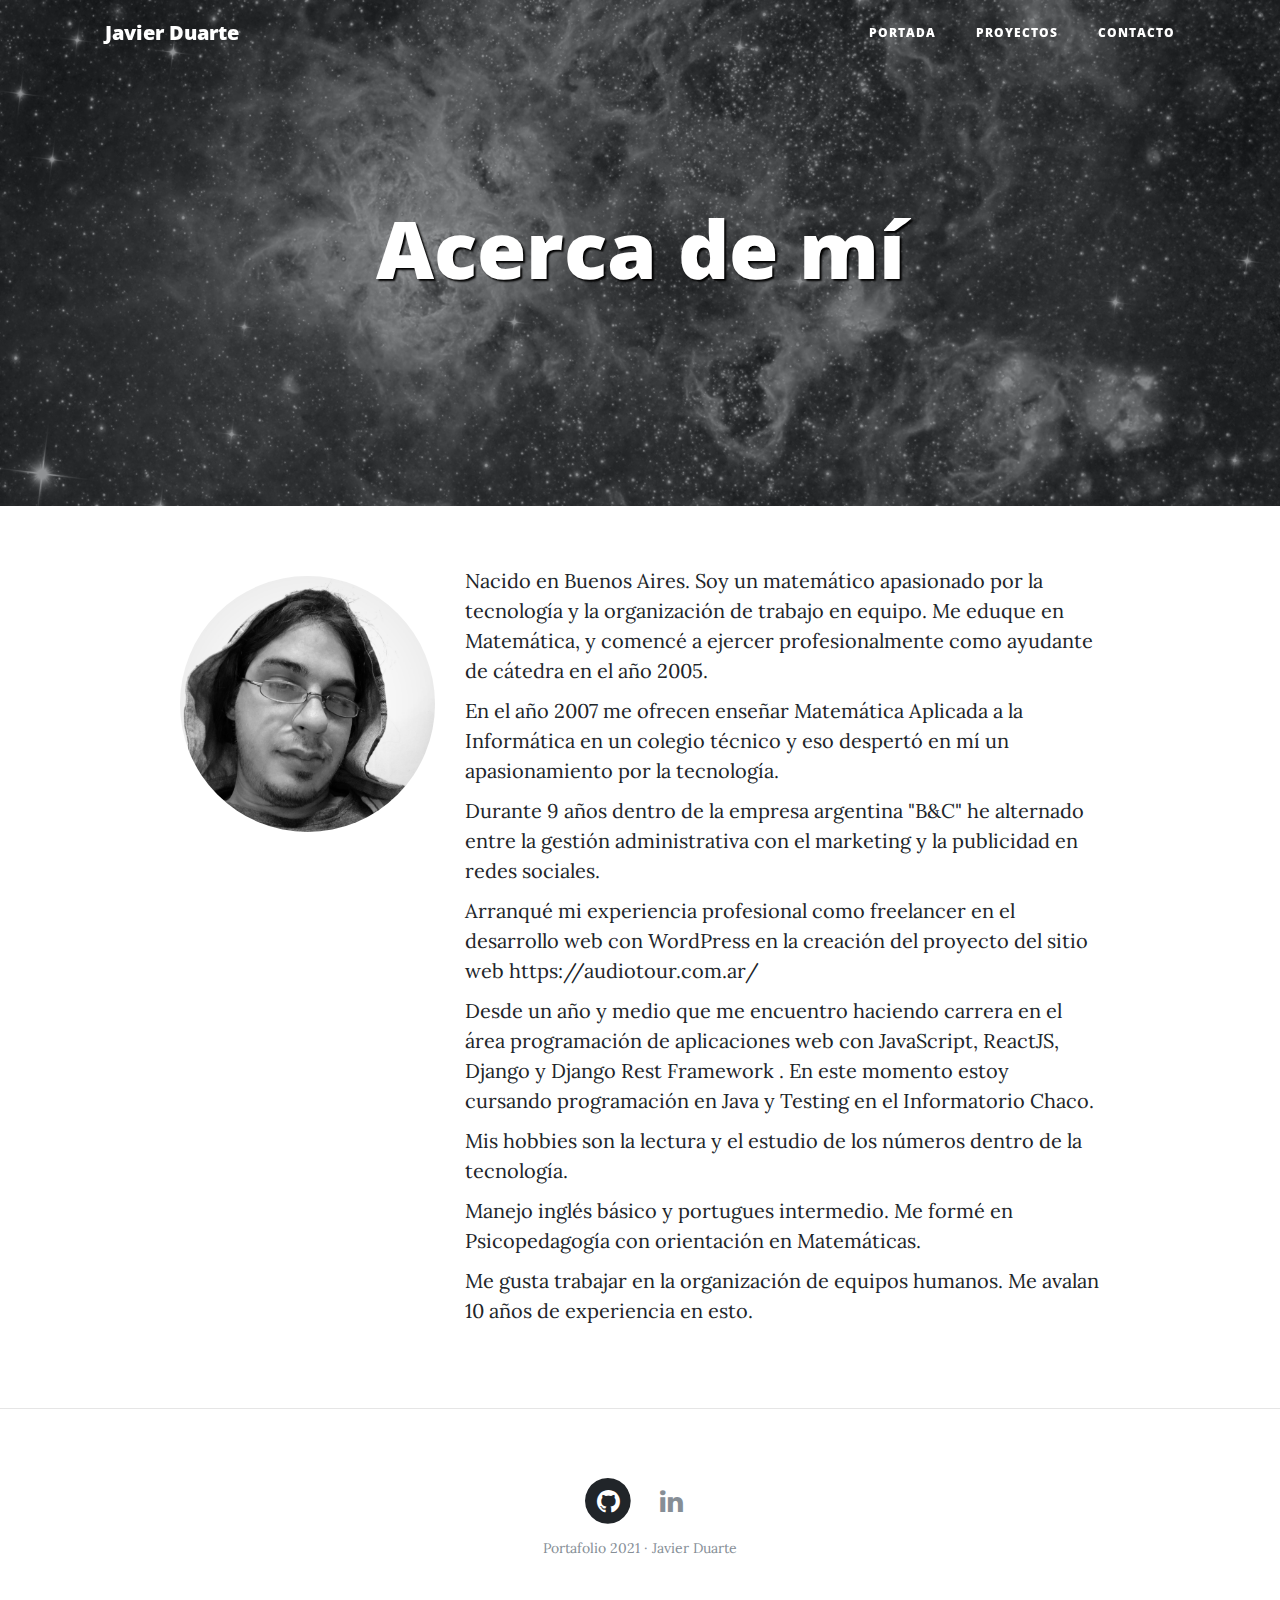
==== about.html @ 25964584 "first commit" ====
<!DOCTYPE html>
<html lang="es">

  <head>

    <meta charset="utf-8">
    <meta name="viewport" content="width=device-width, initial-scale=1, shrink-to-fit=no">
    <meta name="description" content="">
    <meta name="author" content="">

    <title>Javier Duarte</title>

    <!-- Bootstrap core CSS -->
    <link href="vendor/bootstrap/css/bootstrap.min.css" rel="stylesheet">

    <!-- Custom fonts for this template -->
    <link href="vendor/font-awesome/css/font-awesome.min.css" rel="stylesheet" type="text/css">
    <link href='https://fonts.googleapis.com/css?family=Lora:400,700,400italic,700italic' rel='stylesheet' type='text/css'>
    <link href='https://fonts.googleapis.com/css?family=Open+Sans:300italic,400italic,600italic,700italic,800italic,400,300,600,700,800' rel='stylesheet' type='text/css'>

    <!-- Custom styles for this template -->
    <link href="css/clean-blog.min.css" rel="stylesheet">
    <link href="css/style.css" rel="stylesheet">

  </head>

  <body>

    <!-- Navegación -->
    <nav class="navbar navbar-expand-lg navbar-light fixed-top" id="mainNav">
      <div class="container">
        <a class="navbar-brand" href="index.html">Javier Duarte</a>
        <button class="navbar-toggler navbar-toggler-right" type="button" data-toggle="collapse" data-target="#navbarResponsive" aria-controls="navbarResponsive" aria-expanded="false" aria-label="Toggle navigation">
          Menú
          <i class="fa fa-bars"></i>
        </button>
        <div class="collapse navbar-collapse" id="navbarResponsive">
          <ul class="navbar-nav ml-auto">
            <li class="nav-item">
              <a class="nav-link" href="index.html">Portada</a>
            </li>
            <!-- <li class="nav-item">
              <a class="nav-link" href="about.html">Acerca de</a>
            </li> -->
            <li class="nav-item">
              <a class="nav-link" href="portfolio.html">Proyectos</a>
            </li>
            <li class="nav-item">
              <a class="nav-link" href="contact.html">Contacto</a>
            </li>
          </ul>
        </div>
      </div>
    </nav>

    <!-- Cabecera -->
    <header class="masthead" style="background-image: url('img/galaxia2.jpg')">
      <div class="overlay"></div>
      <div class="container">
        <div class="row">
          <div class="col-lg-8 col-md-10 mx-auto">
            <div class="site-heading">
              <h1 class="acerca-demi">Acerca de mí</h1>
              <span class="subheading"></span>
            </div>
          </div>
        </div>
      </div>
    </header>

     <!-- Contenido Principal -->
     <div class="container">
      <div class="row">   
        <div class="col-lg-3 col-md-4 offset-lg-1">
          <img class="img-fluid avatar" src="img/yo1.jpg" alt="">
        </div>
        <div class="col-lg-7 col-md-8">
          <!-- <h2 class="section-heading">Javier Duarte</h2>    -->
          <p>Nacido en Buenos Aires. Soy un matemático apasionado por la tecnología y la organización de trabajo en equipo. Me eduque en Matemática, y comencé a ejercer profesionalmente como ayudante de cátedra en el año 2005.</p>
          <p>En el año 2007 me ofrecen enseñar Matemática Aplicada a la Informática en un colegio técnico y eso despertó en mí un apasionamiento por la tecnología.
          </p>
          <p>Durante 9 años dentro de la empresa argentina "B&C" he alternado entre la gestión administrativa con el marketing y la publicidad en redes sociales.</p>
          <p>Arranqué mi experiencia profesional como freelancer en el desarrollo web con WordPress en la creación del proyecto del sitio web https://audiotour.com.ar/</p>
          <p>Desde un año y medio que me encuentro haciendo carrera en el área programación de aplicaciones web con JavaScript, ReactJS, Django y Django Rest Framework . En este momento estoy cursando programación en Java y Testing en el Informatorio Chaco.</p>
          <p>Mis hobbies son la lectura y el estudio de los números dentro de la tecnología.</p>
          <p>Manejo inglés básico y portugues intermedio. Me formé en Psicopedagogía con orientación en Matemáticas.</p>
          <p>Me gusta trabajar en la organización de equipos humanos. Me avalan 10 años de experiencia en esto.</p>
        </div>
      </div>  
    </div>
    <hr>

    <!-- Pié de página -->
    <footer>
      <div class="container">
        <div class="row">
          <div class="col-lg-8 col-md-10 mx-auto">
            <ul class="list-inline text-center">
              <!-- <li class="list-inline-item">
                <a href="#">
                  <span class="fa-stack fa-lg">
                    <i class="fa fa-circle fa-stack-2x"></i>
                    <i class="fa fa-envelope fa-stack-1x fa-inverse"></i>
                  </span>
                </a>
              </li> -->
              <li class="list-inline-item">
                <a href="https://github.com/javierduartepy">
                  <span class="fa-stack fa-lg">
                    <i class="fa fa-circle fa-stack-2x"></i>
                    <i class="fa fa-github fa-stack-1x fa-inverse"></i>
                  </span>
                </a>
              </li>
              <li class="list-inline-item">
                <a href="https://www.linkedin.com/feed/">
                  <span class="fa-stack fa-lg">
                    <!-- <i class="fa fa-circle fa-stack-2x"></i> -->
                    <i class="fa fa-linkedin text-muted"></i>
                  </span>
                </a>
              </li>
            </ul>
            <p class="copyright text-muted">Portafolio 2021 · Javier Duarte </p>
          </div>
        </div>
      </div>
    </footer>

    <!-- jQuert y Bootstrap -->
    <script src="vendor/jquery/jquery.min.js"></script>
    <script src="vendor/bootstrap/js/bootstrap.bundle.min.js"></script>

    <!-- Scripts del template -->
    <script src="js/clean-blog.min.js"></script>

  </body>

</html>
---- css/clean-blog.min.css ----
body{font-size:20px;color:#212529;font-family:Lora,'Times New Roman',serif}p{line-height:1.5;margin:10px 0 10px}p a{text-decoration:underline}h1,h2,h3,h4,h5,h6{font-weight:800;font-family:'Open Sans','Helvetica Neue',Helvetica,Arial,sans-serif}a{color:#212529;-webkit-transition:all .2s;-moz-transition:all .2s;transition:all .2s}a:focus,a:hover{color:#0085a1}blockquote{font-style:italic;color:#868e96}.avatar{width:100%;border-radius: 50%;margin-top:20px;}.section-heading{font-size:36px;font-weight:700;margin-top:30px}.caption{font-size:14px;font-style:italic;display:block;margin:0;padding:10px;text-align:center;border-bottom-right-radius:5px;border-bottom-left-radius:5px}::-moz-selection{color:#fff;background:#0085a1;text-shadow:none}::selection{color:#fff;background:#0085a1;text-shadow:none}img::selection{color:#fff;background:0 0}img::-moz-selection{color:#fff;background:0 0}#mainNav{position:absolute;border-bottom:1px solid #e9ecef;background-color:#fff;font-family:'Open Sans','Helvetica Neue',Helvetica,Arial,sans-serif}#mainNav .navbar-brand{font-weight:800;color:#343a40}#mainNav .navbar-toggler{font-size:12px;font-weight:800;padding:13px;text-transform:uppercase;color:#343a40}#mainNav .navbar-nav>li.nav-item>a{font-size:12px;font-weight:800;letter-spacing:1px;text-transform:uppercase}@media only screen and (min-width:992px){#mainNav{border-bottom:1px solid transparent;background:0 0}#mainNav .navbar-brand{padding:10px 20px;color:#fff}#mainNav .navbar-brand:focus,#mainNav .navbar-brand:hover{color:rgba(255,255,255,.8)}#mainNav .navbar-nav>li.nav-item>a{padding:10px 20px;color:#fff}#mainNav .navbar-nav>li.nav-item>a:focus,#mainNav .navbar-nav>li.nav-item>a:hover{color:rgba(255,255,255,.8)}}@media only screen and (min-width:992px){#mainNav{-webkit-transition:background-color .2s;-moz-transition:background-color .2s;transition:background-color .2s;-webkit-transform:translate3d(0,0,0);-moz-transform:translate3d(0,0,0);-ms-transform:translate3d(0,0,0);-o-transform:translate3d(0,0,0);transform:translate3d(0,0,0);-webkit-backface-visibility:hidden}#mainNav.is-fixed{position:fixed;top:-67px;-webkit-transition:-webkit-transform .2s;-moz-transition:-moz-transform .2s;transition:transform .2s;border-bottom:1px solid #fff;background-color:rgba(255,255,255,.9)}#mainNav.is-fixed .navbar-brand{color:#212529}#mainNav.is-fixed .navbar-brand:focus,#mainNav.is-fixed .navbar-brand:hover{color:#0085a1}#mainNav.is-fixed .navbar-nav>li.nav-item>a{color:#212529}#mainNav.is-fixed .navbar-nav>li.nav-item>a:focus,#mainNav.is-fixed .navbar-nav>li.nav-item>a:hover{color:#0085a1}#mainNav.is-visible{-webkit-transform:translate3d(0,100%,0);-moz-transform:translate3d(0,100%,0);-ms-transform:translate3d(0,100%,0);-o-transform:translate3d(0,100%,0);transform:translate3d(0,100%,0)}}header.masthead{margin-bottom:50px;background:no-repeat center center;background-color:#868e96;background-attachment:scroll;position:relative;-webkit-background-size:cover;-moz-background-size:cover;-o-background-size:cover;background-size:cover}header.masthead .overlay{position:absolute;top:0;left:0;height:100%;width:100%;background-color:#212529;opacity:.5}header.masthead .page-heading,header.masthead .post-heading,header.masthead .site-heading{padding:200px 0 150px;color:#fff}@media only screen and (min-width:768px){header.masthead .page-heading,header.masthead .post-heading,header.masthead .site-heading{padding:200px 0}}header.masthead .page-heading,header.masthead .site-heading{text-align:center}header.masthead .page-heading h1,header.masthead .site-heading h1{font-size:50px;margin-top:0}header.masthead .page-heading .subheading,header.masthead .site-heading .subheading{font-size:24px;font-weight:300;line-height:1.1;display:block;margin:10px 0 0;font-family:'Open Sans','Helvetica Neue',Helvetica,Arial,sans-serif}@media only screen and (min-width:768px){header.masthead .page-heading h1,header.masthead .site-heading h1{font-size:80px}}header.masthead .post-heading h1{font-size:35px}header.masthead .post-heading .meta,header.masthead .post-heading .subheading{line-height:1.1;display:block}header.masthead .post-heading .subheading{font-size:24px;font-weight:600;margin:10px 0 30px;font-family:'Open Sans','Helvetica Neue',Helvetica,Arial,sans-serif}header.masthead .post-heading .meta{font-size:20px;font-weight:300;font-style:italic;font-family:Lora,'Times New Roman',serif}header.masthead .post-heading .meta a{color:#fff}@media only screen and (min-width:768px){header.masthead .post-heading h1{font-size:55px}header.masthead .post-heading .subheading{font-size:30px}}.post-preview>a{color:#212529}.post-preview>a:focus,.post-preview>a:hover{text-decoration:none;color:#0085a1}.post-preview>a>.post-title{font-size:30px;margin-top:30px;margin-bottom:10px}.post-preview>a>.post-subtitle{font-weight:300;margin:0 0 10px}.post-preview>.post-meta{font-size:18px;font-style:italic;margin-top:0;color:#868e96}.post-preview>.post-meta>a{text-decoration:none;color:#212529}.post-preview>.post-meta>a:focus,.post-preview>.post-meta>a:hover{text-decoration:underline;color:#0085a1}@media only screen and (min-width:768px){.post-preview>a>.post-title{font-size:36px}}.floating-label-form-group{font-size:14px;position:relative;margin-bottom:0;padding-bottom:.5em;border-bottom:1px solid #dee2e6}.floating-label-form-group input,.floating-label-form-group textarea{font-size:1.5em;position:relative;z-index:1;padding:0;resize:none;border:none;border-radius:0;background:0 0;box-shadow:none!important;font-family:Lora,'Times New Roman',serif}.floating-label-form-group input::-webkit-input-placeholder,.floating-label-form-group textarea::-webkit-input-placeholder{color:#868e96;font-family:Lora,'Times New Roman',serif}.floating-label-form-group label{font-size:.85em;line-height:1.764705882em;position:relative;z-index:0;top:2em;display:block;margin:0;-webkit-transition:top .3s ease,opacity .3s ease;-moz-transition:top .3s ease,opacity .3s ease;-ms-transition:top .3s ease,opacity .3s ease;transition:top .3s ease,opacity .3s ease;vertical-align:middle;vertical-align:baseline;opacity:0}.floating-label-form-group .help-block{margin:15px 0}.floating-label-form-group-with-value label{top:0;opacity:1}.floating-label-form-group-with-focus label{color:#0085a1}form .form-group:first-child .floating-label-form-group{border-top:1px solid #dee2e6}hr{margin-top:4.5rem !important;margin-bottom: 3.5rem !important;}footer{padding:10px 0 65px}footer .list-inline{margin:0;padding:0}footer .copyright{font-size:14px;margin-bottom:0;text-align:center}.btn{font-size:14px;font-weight:800;padding:15px 25px;letter-spacing:1px;text-transform:uppercase;border-radius:0;font-family:'Open Sans','Helvetica Neue',Helvetica,Arial,sans-serif}.btn-primary{background-color:#0085a1;border-color:#0085a1}.btn-primary:active,.btn-primary:focus,.btn-primary:hover{color:#fff;background-color:#00657b!important;border-color:#00657b!important}.project{padding-top:40px;}.title{margin-top:5px!important;}.btn-lg{font-size:16px;padding:25px 35px}
---- css/style.css ----
.nombre-centro {
  text-shadow: 2px 2px 2px black;
  font-weight: 800;
  font-family: "Open Sans", "Helvetica Neue", Helvetica, Arial, sans-serif;
}

.section-heading {
  text-shadow: 2px 2px 2px black;
  font-weight: 800;
  font-family: "Open Sans", "Helvetica Neue", Helvetica, Arial, sans-serif;

}

.acerca-demi {
    text-shadow: 2px 2px 2px black;
    font-weight: 800;
    font-family: "Open Sans", "Helvetica Neue", Helvetica, Arial, sans-serif;
  
  }

.proyectos {
    text-shadow: 2px 2px 2px black !important;
    font-weight: 800 !important;
    font-family: "Open Sans", "Helvetica Neue", Helvetica, Arial, sans-serif !important; 
}

.section-heading-title {
    /* text-shadow: 2px 2px 2px black; */
    font-weight: 800;
    font-family: "Open Sans", "Helvetica Neue", Helvetica, Arial, sans-serif;

}

.contactos {
    text-shadow: 2px 2px 2px black !important;
    font-weight: 800 !important;
    font-family: "Open Sans", "Helvetica Neue", Helvetica, Arial, sans-serif !important;
}

.software-developer {
    text-shadow: 2px 2px 2px black !important;
}
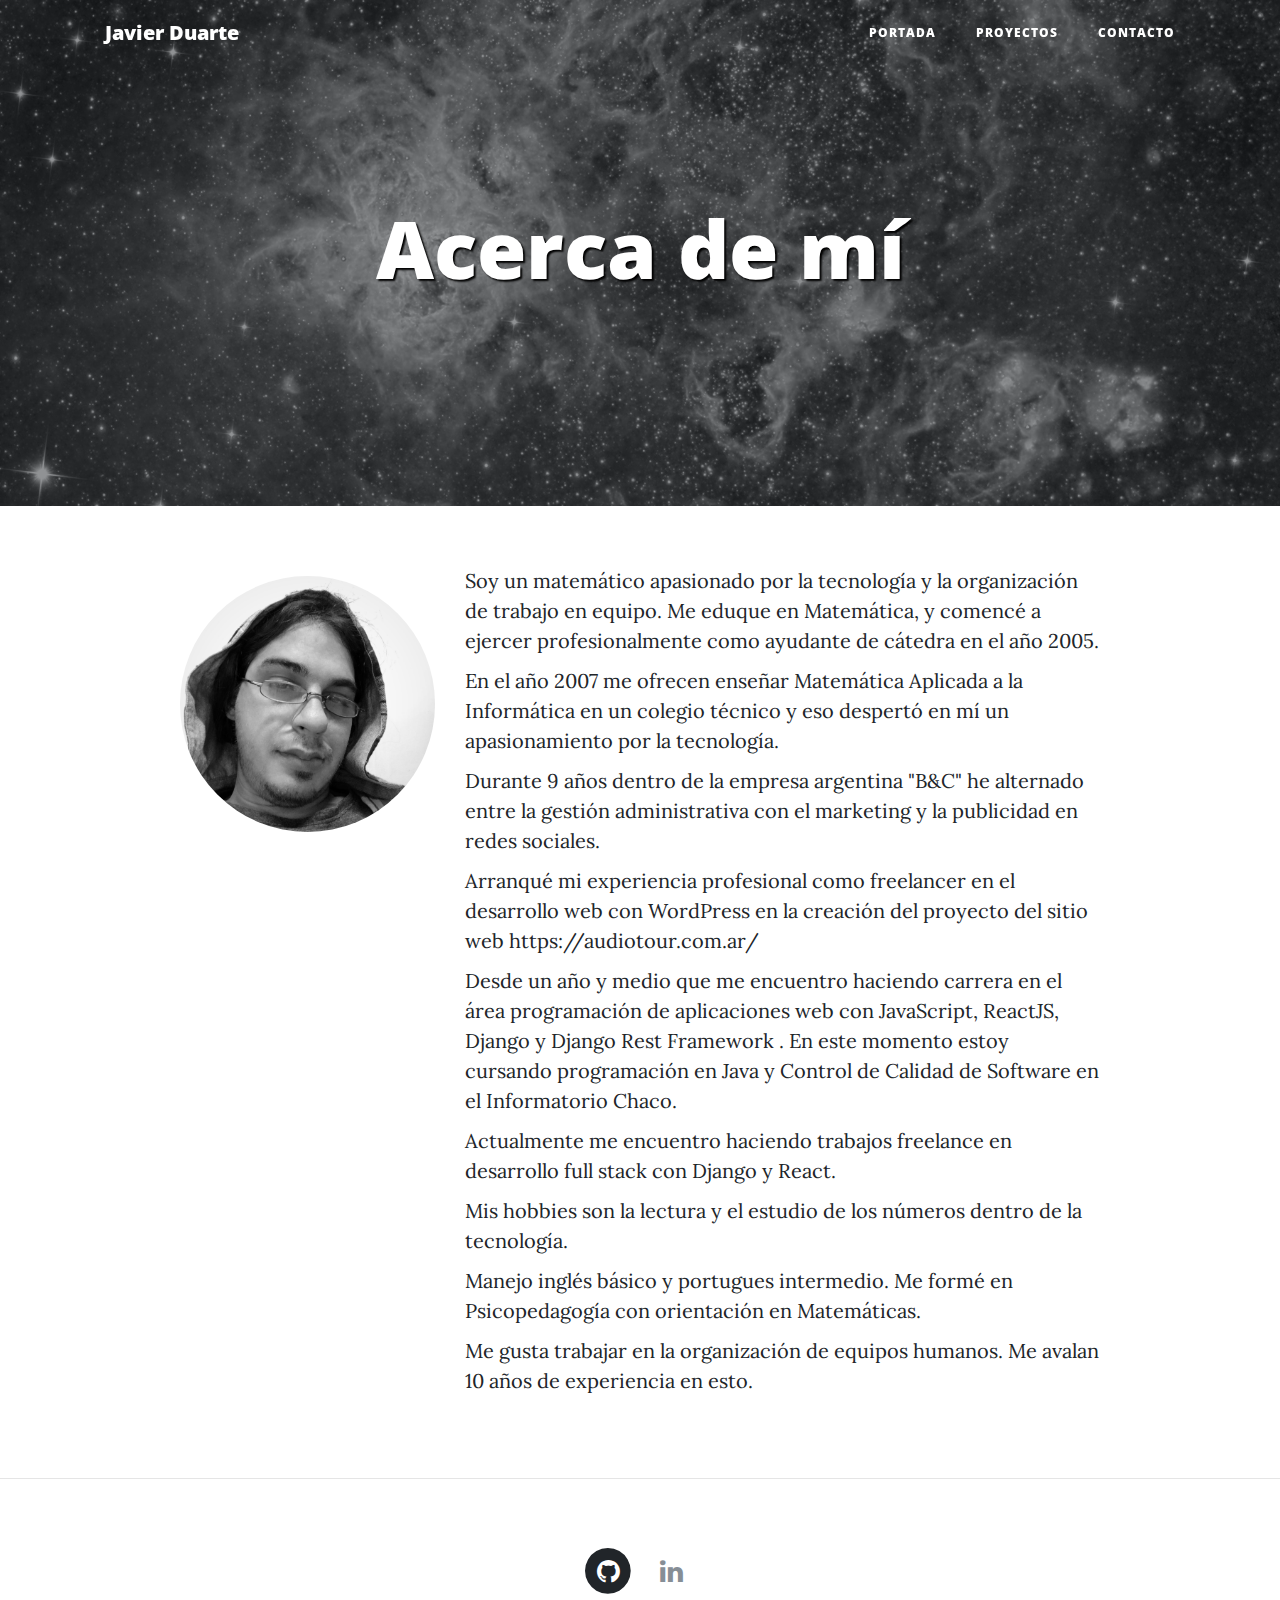
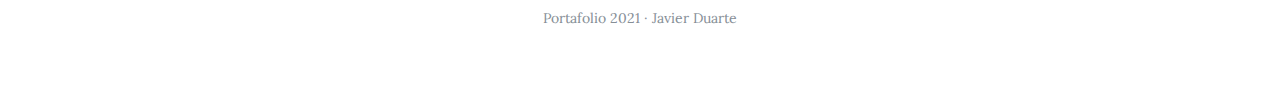
==== commit 613b7867: "fe de erratas" ====
--- a/about.html
+++ b/about.html
@@ -76,12 +76,13 @@
         </div>
         <div class="col-lg-7 col-md-8">
           <!-- <h2 class="section-heading">Javier Duarte</h2>    -->
-          <p>Nacido en Buenos Aires. Soy un matemático apasionado por la tecnología y la organización de trabajo en equipo. Me eduque en Matemática, y comencé a ejercer profesionalmente como ayudante de cátedra en el año 2005.</p>
+          <p>Soy un matemático apasionado por la tecnología y la organización de trabajo en equipo. Me eduque en Matemática, y comencé a ejercer profesionalmente como ayudante de cátedra en el año 2005.</p>
           <p>En el año 2007 me ofrecen enseñar Matemática Aplicada a la Informática en un colegio técnico y eso despertó en mí un apasionamiento por la tecnología.
           </p>
           <p>Durante 9 años dentro de la empresa argentina "B&C" he alternado entre la gestión administrativa con el marketing y la publicidad en redes sociales.</p>
           <p>Arranqué mi experiencia profesional como freelancer en el desarrollo web con WordPress en la creación del proyecto del sitio web https://audiotour.com.ar/</p>
-          <p>Desde un año y medio que me encuentro haciendo carrera en el área programación de aplicaciones web con JavaScript, ReactJS, Django y Django Rest Framework . En este momento estoy cursando programación en Java y Testing en el Informatorio Chaco.</p>
+          <p>Desde un año y medio que me encuentro haciendo carrera en el área programación de aplicaciones web con JavaScript, ReactJS, Django y Django Rest Framework . En este momento estoy cursando programación en Java y Control de Calidad de Software en el Informatorio Chaco.</p>
+          <p>Actualmente me encuentro haciendo trabajos freelance en desarrollo full stack con Django y React.</p>
           <p>Mis hobbies son la lectura y el estudio de los números dentro de la tecnología.</p>
           <p>Manejo inglés básico y portugues intermedio. Me formé en Psicopedagogía con orientación en Matemáticas.</p>
           <p>Me gusta trabajar en la organización de equipos humanos. Me avalan 10 años de experiencia en esto.</p>
--- a/css/style.css
+++ b/css/style.css
@@ -39,4 +39,9 @@
 
 .software-developer {
     text-shadow: 2px 2px 2px black !important;
+}
+
+.center {
+  text-align: center;
+  
 }